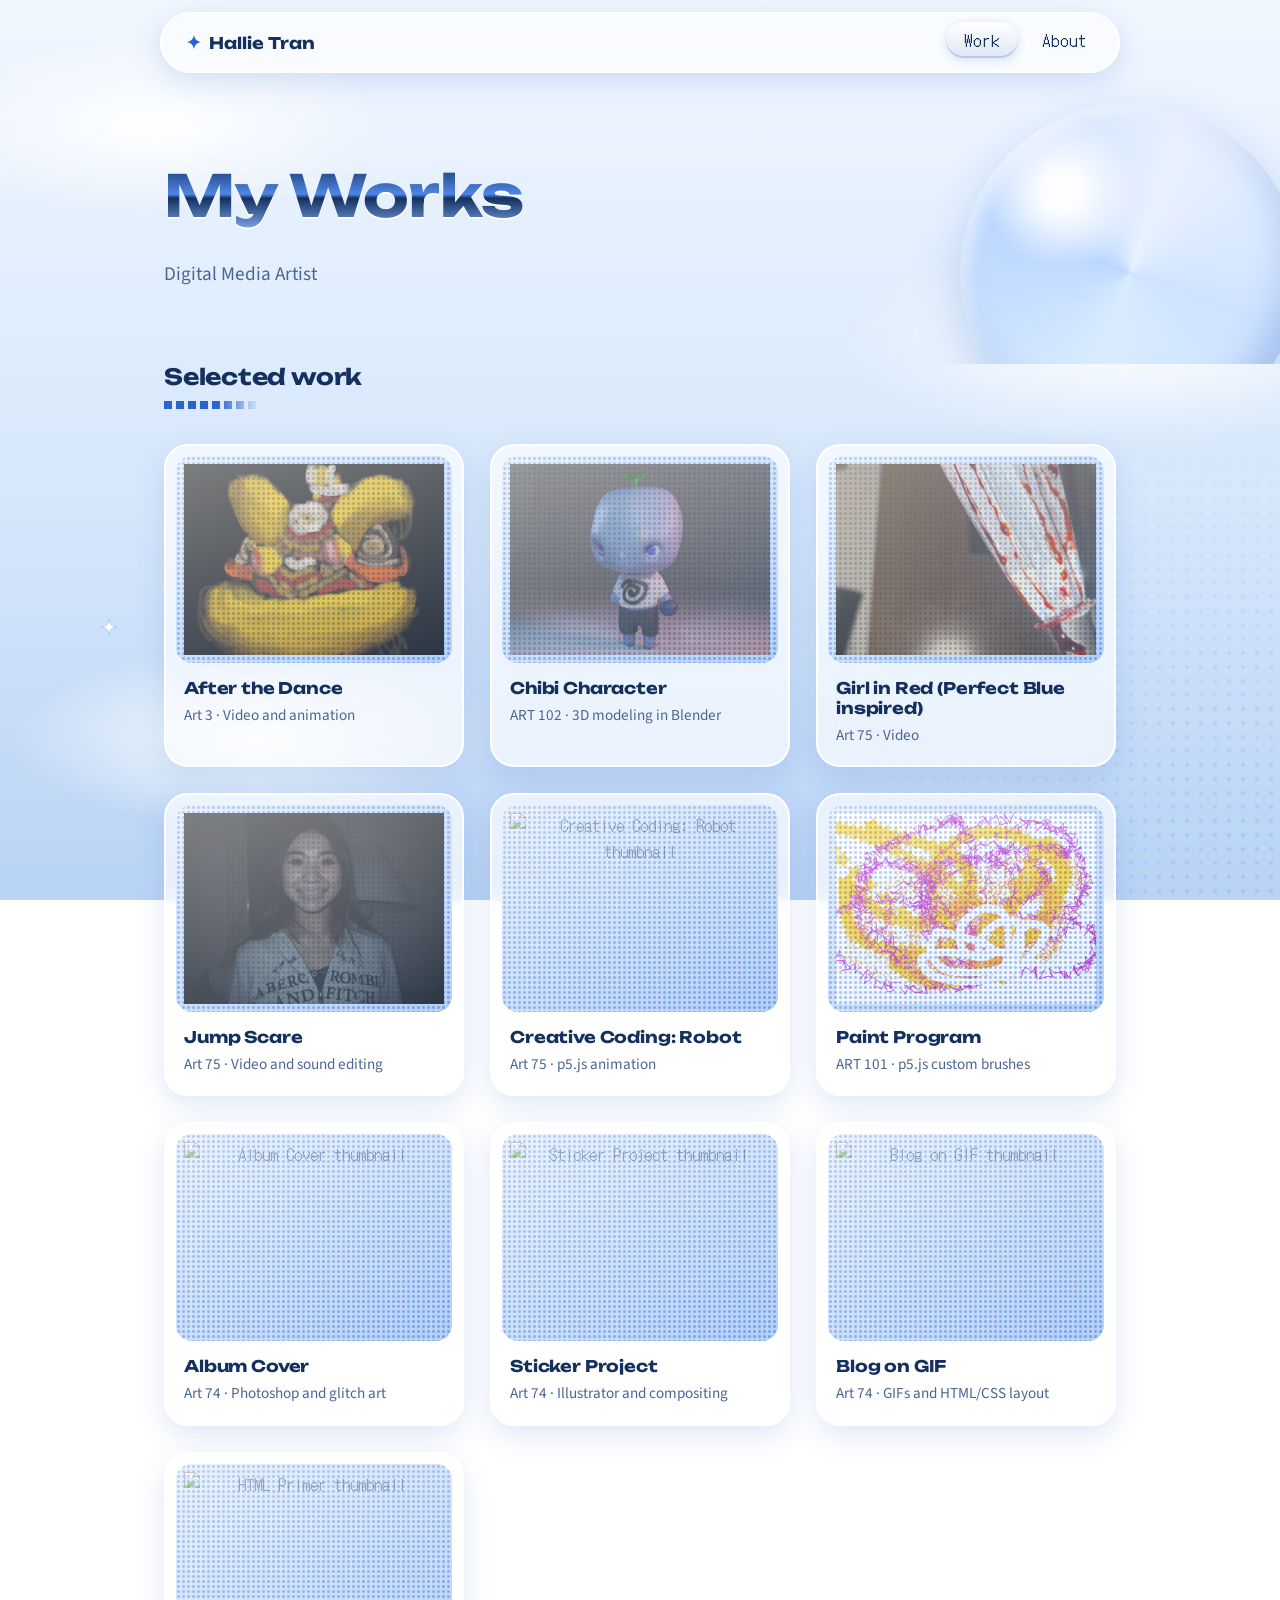
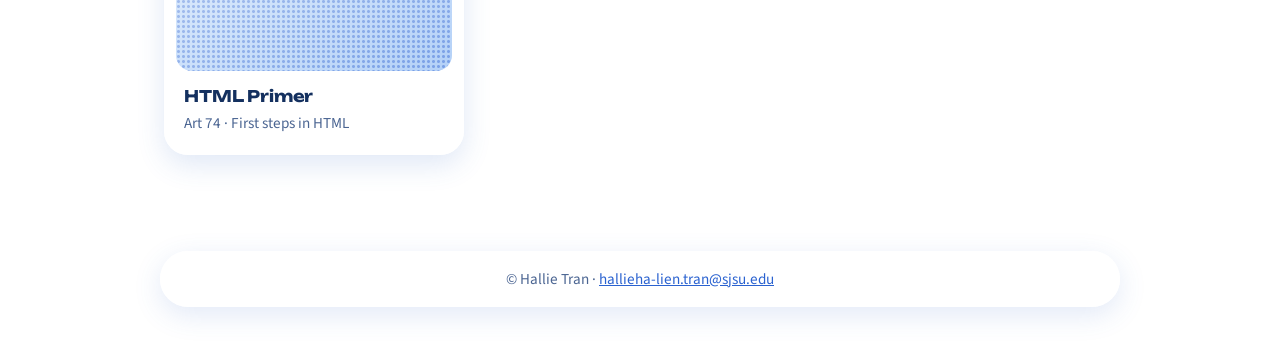
==== index.html @ c6d524a3 "Initial commit" ====
<!DOCTYPE html>
<html lang="en">
<head>
<meta charset="utf-8">
<meta name="viewport" content="width=device-width, initial-scale=1">
<title>Hallie Tran | Digital Media Art</title>
<link rel="preconnect" href="https://fonts.googleapis.com"><link rel="preconnect" href="https://fonts.gstatic.com" crossorigin><link rel="stylesheet" href="https://fonts.googleapis.com/css2?family=Bricolage+Grotesque:wght@600;700&amp;family=Source+Sans+3:wght@400;600&amp;display=swap">
<link rel="stylesheet" href="css/style.css">
</head>
<body>
<header class="site"><div class="wrap">
  <a class="brand" href="index.html"><span>&#9789;</span>Hallie Tran</a>
  <nav aria-label="Main"><a href="index.html" aria-current="page">Work</a><a href="about.html">About</a></nav>
</div></header>
<main>
  <section class="hero"><div class="wrap">
    <h1>My Works</h1>
    <p>Digital Media Artist</p>
  </div></section>
  <section class="wrap" aria-labelledby="work">
    <h2 id="work" style="margin-top:0">Selected work</h2>
    <div class="grid">
            <a class="card" href="projects/project-01.html"><div class="thumb"><img src="images/lion.png" alt="Still from After the Dance"></div><div class="info"><h3>After the Dance</h3><p>Art 3 &middot; Video and animation</p></div></a>
      <a class="card" href="projects/project-02.html"><div class="thumb"><img src="images/chibi.png" alt="Chibi Character thumbnail"></div><div class="info"><h3>Chibi Character</h3><p>ART 102 &middot; 3D modeling in Blender</p></div></a>
      <a class="card" href="projects/project-03.html"><div class="thumb"><img src="images/umbrella_weapon.png" alt="Still from Girl in Red"></div><div class="info"><h3>Girl in Red (Perfect Blue inspired)</h3><p>Art 75 &middot; Video</p></div></a>
      <a class="card" href="projects/project-04.html"><div class="thumb"><img src="images/scary.png" alt="Still from Jump Scare"></div><div class="info"><h3>Jump Scare</h3><p>Art 75 &middot; Video and sound editing</p></div></a>
      <a class="card" href="projects/project-05.html"><div class="thumb"><img src="https://mcusercontent.com/23aa447f5073991acc0a269f6/images/79740091-4859-4597-357e-c7a3daf6d0a9.png" alt="Creative Coding: Robot thumbnail"></div><div class="info"><h3>Creative Coding: Robot</h3><p>Art 75 &middot; p5.js animation</p></div></a>
      <a class="card" href="projects/project-06.html"><div class="thumb"><img src="images/paint-project.png" alt="Drawing made with the paint program"></div><div class="info"><h3>Paint Program</h3><p>ART 101 &middot; p5.js custom brushes</p></div></a>
      <a class="card" href="projects/project-07.html"><div class="thumb"><img src="https://mcusercontent.com/23aa447f5073991acc0a269f6/images/d499d4be-4b6d-6c25-c6db-bbeb29e39c27.png" alt="Album Cover thumbnail"></div><div class="info"><h3>Album Cover</h3><p>Art 74 &middot; Photoshop and glitch art</p></div></a>
      <a class="card" href="projects/project-08.html"><div class="thumb"><img src="https://mcusercontent.com/23aa447f5073991acc0a269f6/images/9a66e06b-ff45-5652-1ac4-40891824f9d6.png" alt="Sticker Project thumbnail"></div><div class="info"><h3>Sticker Project</h3><p>Art 74 &middot; Illustrator and compositing</p></div></a>
      <a class="card" href="projects/project-09.html"><div class="thumb"><img src="https://mcusercontent.com/23aa447f5073991acc0a269f6/images/e9d626c2-1c8b-6c13-507b-bb8630a9ff1d.png" alt="Blog on GIF thumbnail"></div><div class="info"><h3>Blog on GIF</h3><p>Art 74 &middot; GIFs and HTML/CSS layout</p></div></a>
      <a class="card" href="projects/project-10.html"><div class="thumb"><img src="https://mcusercontent.com/23aa447f5073991acc0a269f6/images/f2e84735-d6ff-1e98-eb9e-edcf7f55fdb5.png" alt="HTML Primer thumbnail"></div><div class="info"><h3>HTML Primer</h3><p>Art 74 &middot; First steps in HTML</p></div></a>
    </div>
  </section>
</main>
<footer class="site"><div class="wrap">
  <p>&copy; Hallie Tran &middot; <a href="mailto:hallieha-lien.tran@sjsu.edu">hallieha-lien.tran@sjsu.edu</a></p>
</div></footer>
</body>
</html>
---- css/style.css ----
@import url("https://fonts.googleapis.com/css2?family=DotGothic16&family=Unbounded:wght@500;700&display=swap");
:root{--sky1:#f1f7ff;--sky2:#d6e7fb;--sky3:#b9d3f5;--ink:#14305f;--muted:#4b6592;--accent:#2a62d0;--blue:#7fb2ff;--silver:#dfe7f3;--card:rgba(255,255,255,.65);
--chrome:linear-gradient(180deg,#14305f 0%,#4f86e6 48%,#14305f 54%,#7fa8ee 100%);
--head:"Unbounded","Helvetica Neue",Arial,sans-serif;--pixel:"DotGothic16","Courier New",monospace;--body:"Source Sans 3","Helvetica Neue",Arial,sans-serif}
*{box-sizing:border-box}
html{scroll-behavior:smooth}
body{margin:0;color:var(--ink);font:18px/1.6 var(--body);position:relative;overflow-x:hidden;
background:linear-gradient(180deg,var(--sky1) 0%,var(--sky2) 55%,var(--sky3) 100%) fixed}

/* soft clouds + a few small sparkles, fixed behind everything */
body::before{content:"";position:fixed;inset:0;z-index:-2;pointer-events:none;
background-image:
radial-gradient(ellipse 340px 130px at 12% 14%,rgba(255,255,255,.95),transparent 70%),
radial-gradient(ellipse 420px 150px at 88% 38%,rgba(255,255,255,.9),transparent 70%),
radial-gradient(ellipse 360px 130px at 20% 82%,rgba(255,255,255,.85),transparent 70%),
url("data:image/svg+xml,%3Csvg xmlns='http://www.w3.org/2000/svg' viewBox='0 0 24 24'%3E%3Cpath d='M12 0C13 8 16 11 24 12C16 13 13 16 12 24C11 16 8 13 0 12C8 11 11 8 12 0Z' fill='%23fff' stroke='%237fb2ff' stroke-width='.8'/%3E%3C/svg%3E"),
url("data:image/svg+xml,%3Csvg xmlns='http://www.w3.org/2000/svg' viewBox='0 0 24 24'%3E%3Cpath d='M12 0C13 8 16 11 24 12C16 13 13 16 12 24C11 16 8 13 0 12C8 11 11 8 12 0Z' fill='%23fff' stroke='%237fb2ff' stroke-width='.8'/%3E%3C/svg%3E");
background-repeat:no-repeat;background-size:auto,auto,auto,26px 26px,16px 16px;
background-position:0 0,0 0,0 0,90% 12%,8% 70%}

/* one quiet halftone corner */
body::after{content:"";position:fixed;right:0;bottom:0;width:min(60vw,520px);height:min(60vw,520px);z-index:-1;pointer-events:none;
background-image:radial-gradient(circle,var(--blue) 2px,transparent 2.5px);background-size:14px 14px;opacity:.4;
-webkit-mask-image:radial-gradient(circle at 100% 100%,#000 0,transparent 70%);mask-image:radial-gradient(circle at 100% 100%,#000 0,transparent 70%)}

a{color:var(--accent)}
a:focus-visible{outline:3px solid var(--accent);outline-offset:3px;border-radius:8px}
h1,h2,h3{font-family:var(--head);line-height:1.2;margin:0 0 .5em;letter-spacing:-.01em}
h1{font-size:clamp(2rem,5.2vw,3.6rem)}
h2{font-size:1.4rem;margin-top:1.6em}
p{max-width:68ch}
.wrap{max-width:1000px;margin:0 auto;padding:0 24px;position:relative;z-index:1}
.sparkle{display:none}

/* frosted glass pill header */
header.site{position:sticky;top:12px;z-index:5;margin:12px auto 0;width:min(960px,calc(100% - 24px));
background:rgba(255,255,255,.6);-webkit-backdrop-filter:blur(14px);backdrop-filter:blur(14px);
border:2px solid #fff;border-radius:999px;box-shadow:0 8px 28px rgba(60,110,200,.18)}
header.site .wrap{display:flex;justify-content:space-between;align-items:center;gap:12px;flex-wrap:wrap;padding:8px 14px}
.brand{font-family:var(--head);font-weight:700;font-size:1rem;text-decoration:none;color:var(--ink);padding:6px 10px}
.brand span{font-size:0}
.brand span::before{content:"\2726";font-size:1.1rem;color:var(--accent);margin-right:8px}
nav a{margin-left:6px;text-decoration:none;color:var(--ink);padding:6px 18px;border-radius:999px;font-family:var(--pixel);font-size:1.05rem;transition:background .2s}
nav a:hover{background:rgba(255,255,255,.85)}
nav a[aria-current="page"]{background:linear-gradient(180deg,#fff,var(--silver));box-shadow:inset 0 -2px 0 rgba(60,110,200,.25),0 2px 8px rgba(60,110,200,.2)}

/* hero with a glossy bubble */
.hero{padding:88px 0 56px;position:relative;overflow:hidden}
.hero::before{content:"";position:absolute;z-index:0;pointer-events:none;border-radius:50%;
width:min(50vw,340px);height:min(50vw,340px);right:-20px;top:30px;
background:radial-gradient(circle at 30% 26%,#fff 0,rgba(255,255,255,.92) 6%,transparent 22%),
conic-gradient(from 200deg at 50% 50%,#d9ecff,#bcd7ff,#e9f1ff,#cfe3ff,#d9ecff);
box-shadow:inset -12px -16px 34px rgba(60,110,200,.3),inset 6px 6px 18px rgba(255,255,255,.8),0 18px 44px rgba(70,120,220,.28);
animation:float 7s ease-in-out infinite}
@keyframes float{0%,100%{transform:translateY(0)}50%{transform:translateY(-10px)}}
.hero h1{max-width:12ch;background:var(--chrome);-webkit-background-clip:text;background-clip:text;color:transparent;-webkit-text-fill-color:transparent;
animation:rise 1.1s ease-out both;filter:drop-shadow(0 2px 0 rgba(255,255,255,.9))}
.hero p{font-size:1.2rem;color:var(--muted);animation:rise 1.1s ease-out .3s both;max-width:46ch}
@keyframes rise{from{opacity:0;transform:translateY(14px)}to{opacity:1;transform:none}}
@media (prefers-reduced-motion:reduce){.hero h1,.hero p,.hero::before{animation:none}}

/* pixel-block bar under each heading */
h2::after{content:"";display:block;width:96px;height:8px;margin-top:10px;
background:repeating-linear-gradient(90deg,var(--accent) 0 8px,transparent 8px 12px);
-webkit-mask-image:linear-gradient(90deg,#000 55%,transparent);mask-image:linear-gradient(90deg,#000 55%,transparent)}

.grid{display:grid;grid-template-columns:repeat(auto-fill,minmax(280px,1fr));gap:26px;padding:24px 0 72px}
.card{display:block;background:var(--card);border:2px solid #fff;border-radius:24px;overflow:hidden;text-decoration:none;color:var(--ink);
box-shadow:0 10px 28px rgba(60,110,200,.16);transition:transform .25s,box-shadow .25s;-webkit-backdrop-filter:blur(8px);backdrop-filter:blur(8px)}
.card .thumb{position:relative;aspect-ratio:4/3;margin:10px;border-radius:16px;overflow:hidden;background:linear-gradient(135deg,#d6e7fb,#b9d3f5);
display:flex;align-items:center;justify-content:center;color:var(--muted);font-family:var(--pixel);font-size:1rem;padding:8px;text-align:center}
.card .thumb img{width:100%;height:100%;object-fit:cover;display:block}
/* icy blue tint + halftone dots on thumbnails; both clear on hover */
.card .thumb::after{content:"";position:absolute;inset:0;pointer-events:none;mix-blend-mode:multiply;
background-image:radial-gradient(circle,rgba(42,98,208,.5) 1.2px,transparent 1.7px);background-size:5px 5px;transition:opacity .3s}
.card .thumb::before{content:"";position:absolute;inset:0;pointer-events:none;z-index:1;
background:linear-gradient(160deg,rgba(255,255,255,.5) 0,rgba(160,200,255,.25) 100%);transition:opacity .3s}
.card:hover .thumb::after,.card:hover .thumb::before,.card:focus-visible .thumb::after,.card:focus-visible .thumb::before{opacity:0}
.card .info{padding:6px 18px 18px}
.card h3{font-size:1rem;margin-bottom:.3em}
.card p{margin:0;color:var(--muted);font-size:.95rem}
.card:hover{transform:translateY(-5px);box-shadow:0 16px 38px rgba(42,98,208,.28)}
.card.empty{border-style:dashed;border-color:#8fb4ee}
@media (prefers-reduced-motion:reduce){.card{transition:none}.card:hover{transform:none}}

main.page{padding:48px 0 72px}
/* project artwork stays unfiltered so reviewers see the real thing */
.media img{width:100%;max-width:960px;height:auto;border-radius:18px;display:block;margin:0 0 18px;border:4px solid #fff;box-shadow:0 10px 28px rgba(60,110,200,.2)}
.video{position:relative;aspect-ratio:16/9;max-width:960px;margin-bottom:16px;border-radius:18px;overflow:hidden;border:4px solid #fff;box-shadow:0 10px 28px rgba(60,110,200,.2)}
.video iframe{position:absolute;inset:0;width:100%;height:100%;border:0}
pre{background:rgba(255,255,255,.75);border:2px solid #fff;border-radius:16px;padding:16px;overflow-x:auto;font-size:.9rem;line-height:1.5}
.meta{font-family:var(--pixel);font-size:1.05rem;color:var(--muted);margin-bottom:32px}

footer.site{margin:24px auto 40px;width:min(960px,calc(100% - 24px));background:rgba(255,255,255,.6);border:2px solid #fff;border-radius:999px;
padding:14px 0;color:var(--muted);font-size:.95rem;text-align:center;box-shadow:0 8px 28px rgba(60,110,200,.15)}
footer.site p{max-width:none;margin:0}
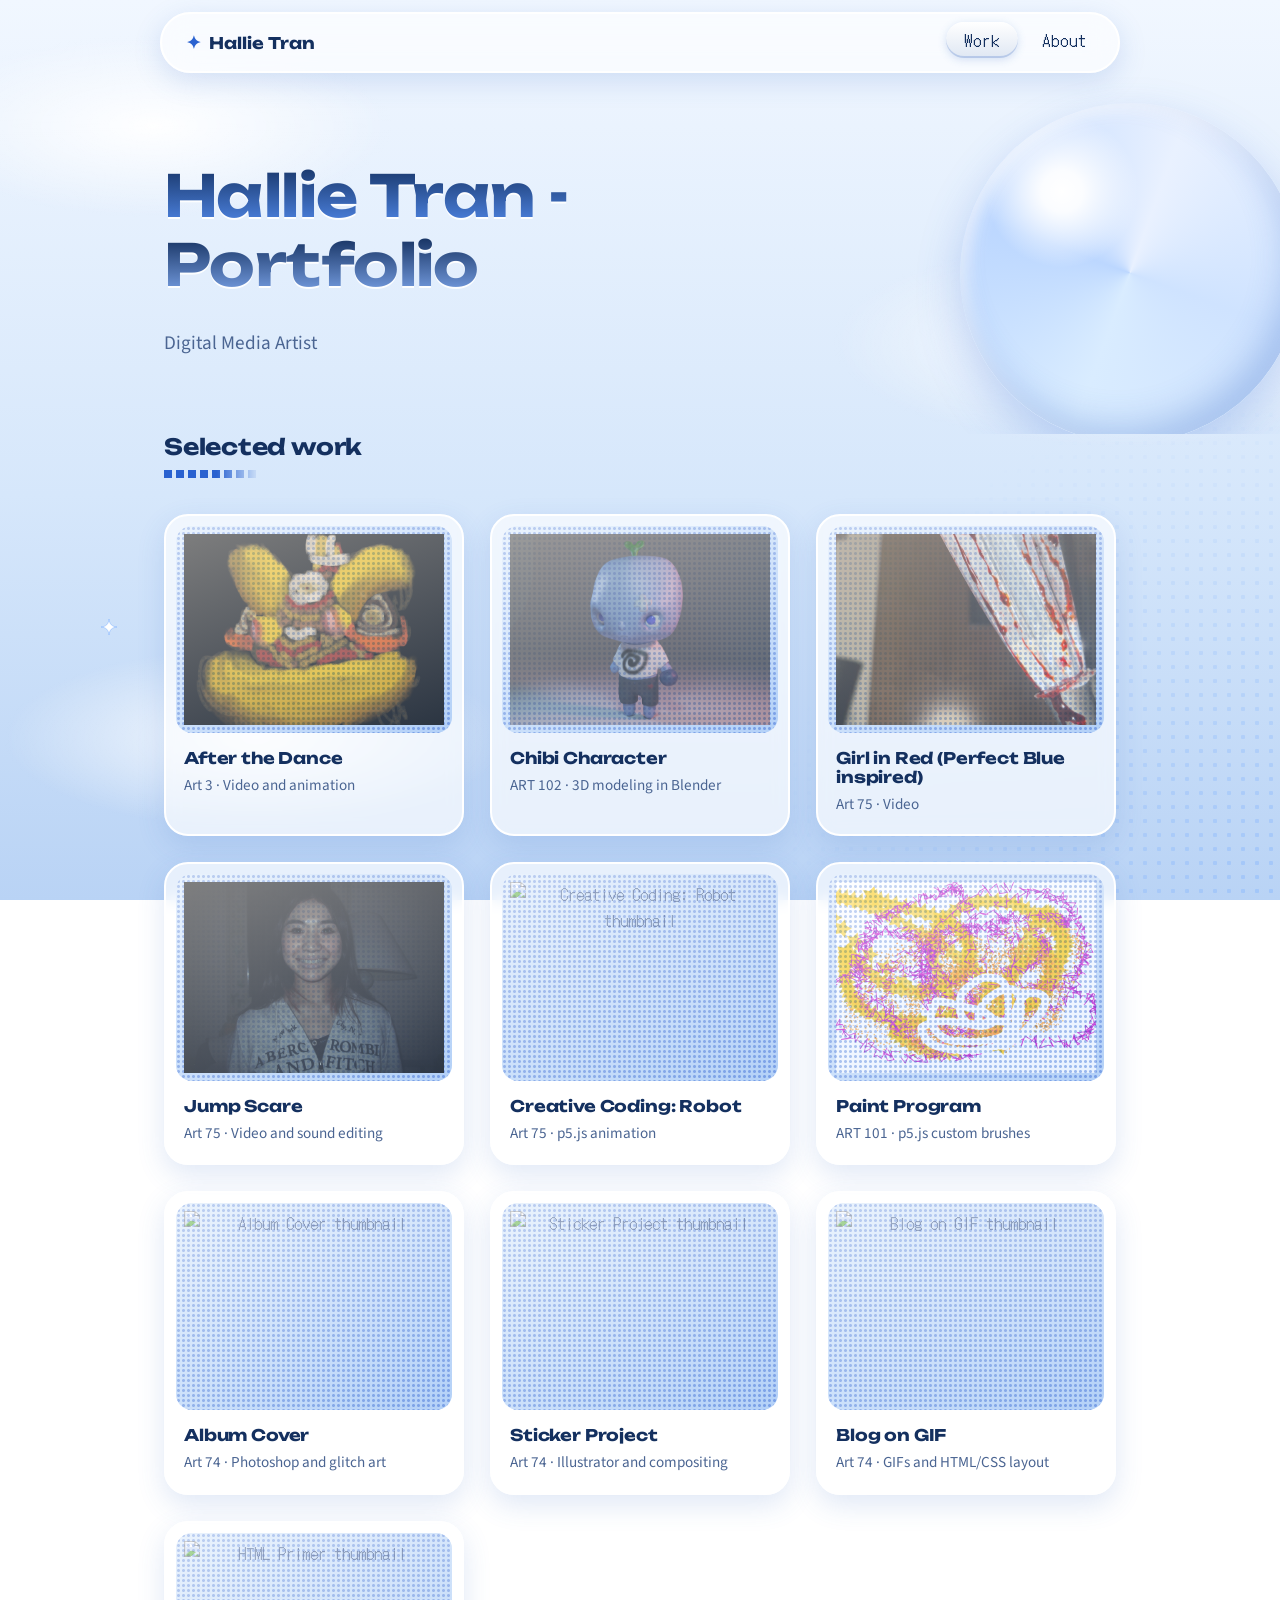
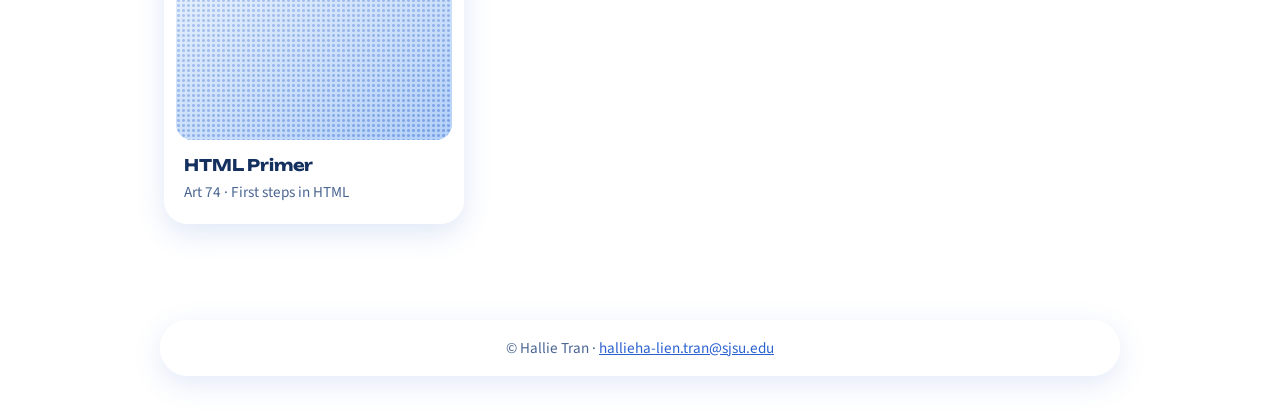
==== commit c7fdf405: "Add videos and update pages." ====
--- a/index.html
+++ b/index.html
@@ -14,7 +14,7 @@
 </div></header>
 <main>
   <section class="hero"><div class="wrap">
-    <h1>My Works</h1>
+    <h1>Hallie Tran - Portfolio</h1>
     <p>Digital Media Artist</p>
   </div></section>
   <section class="wrap" aria-labelledby="work">
